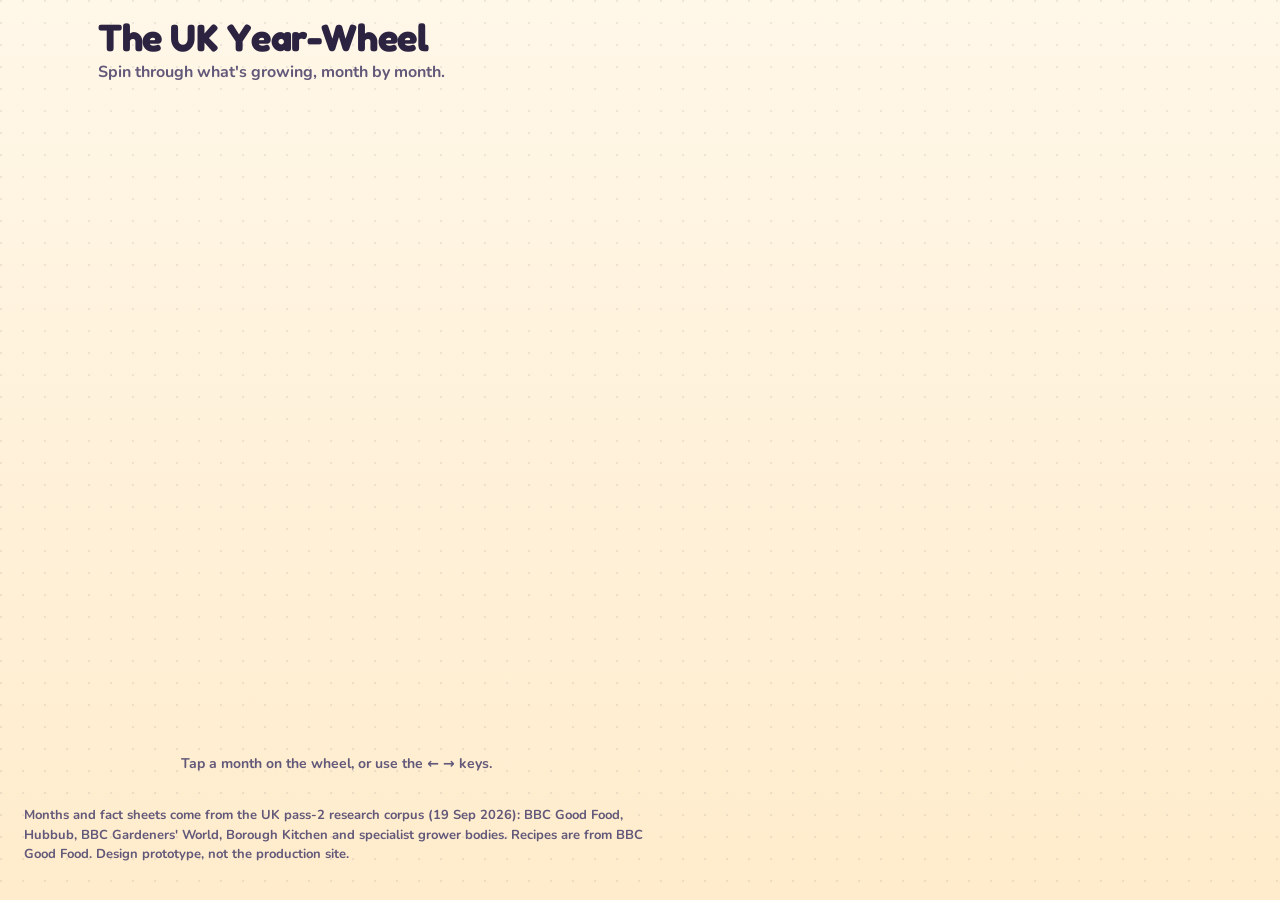
==== prototype/index.html @ 618f0555 "Add the Sticker Garden year-wheel design prototype. Co-authored-by: Yanqing Cheng <yanqingcheng@user" ====
<!doctype html>
<html lang="en-GB">
<head>
  <meta charset="utf-8" />
  <meta name="viewport" content="width=device-width, initial-scale=1" />
  <title>The UK Year-Wheel · Seasonal produce</title>
  <meta name="description" content="Spin the UK year-wheel to see what's growing each month: produce, fact sheets and a recipe for every month." />
  <link rel="preconnect" href="https://fonts.googleapis.com" />
  <link rel="preconnect" href="https://fonts.gstatic.com" crossorigin />
  <link href="https://fonts.googleapis.com/css2?family=Fredoka:wght@500;600;700&family=Nunito:wght@500;700;800&display=swap" rel="stylesheet" />
  <link rel="stylesheet" href="styles.css" />
</head>
<body>
  <div id="sprite"></div>

  <header class="top">
    <div class="brand">
      <span class="brand-mark" id="brand-mark"></span>
      <div>
        <h1>The UK Year-Wheel</h1>
        <p>Spin through what's growing, month by month.</p>
      </div>
    </div>
    <button type="button" id="today-btn" class="chunky-btn" hidden>Back to <span></span></button>
  </header>

  <main class="stage">
    <section class="wheel-wrap" aria-label="Year-wheel">
      <svg id="wheel" viewBox="-520 -540 1040 1060" role="group" aria-label="UK produce year-wheel. Pick a month."></svg>
      <nav class="month-rail" id="month-rail" aria-label="Months"></nav>
      <p class="hint">Tap a month on the wheel, or use the ← → keys.</p>
    </section>
    <section class="panel" id="panel" aria-live="polite"></section>
  </main>

  <footer class="foot">
    <p>
      Months and fact sheets come from the UK pass-2 research corpus (19 Sep 2026): BBC Good Food, Hubbub,
      BBC Gardeners' World, Borough Kitchen and specialist grower bodies. Recipes are from BBC Good Food.
      Design prototype, not the production site.
    </p>
  </footer>

  <dialog id="sheet" aria-labelledby="sheet-title"></dialog>

  <script src="data.js"></script>
  <script src="art.js"></script>
  <script src="app.js"></script>
</body>
</html>
---- prototype/styles.css ----
:root {
  --paper: #fff7e8;
  --paper-2: #ffeccc;
  --card: #fffdf7;
  --ink: #2b2340;
  --ink-soft: #625879;
  --tomato: #ff5a4e;
  --sun: #ffc93c;
  --leaf: #3bb273;
  --plum: #8e4dd6;
  --sky: #4f6df5;
  --radius: 22px;
  --lift: 0 5px 0 var(--ink);
  --spring: cubic-bezier(0.34, 1.56, 0.64, 1);
  --glide: cubic-bezier(0.22, 1, 0.36, 1);
  --display: "Fredoka", "Baloo 2", ui-rounded, system-ui, sans-serif;
  --body: "Nunito", ui-rounded, system-ui, sans-serif;
  --tint: #ffe07a;
}

* { box-sizing: border-box; }
html { -webkit-text-size-adjust: 100%; }
body {
  margin: 0;
  color: var(--ink);
  font: 500 16px/1.5 var(--body);
  background:
    radial-gradient(circle at 1px 1px, rgba(43, 35, 64, 0.08) 1.4px, transparent 1.6px) 0 0 / 22px 22px,
    linear-gradient(180deg, var(--paper), var(--paper-2));
  background-attachment: fixed;
  min-height: 100vh;
}
button { font: inherit; color: inherit; }
h1, h2, h3 { font-family: var(--display); font-weight: 700; line-height: 1.05; margin: 0; }

/* ---------- stickers ---------- */
.sticker { display: block; width: 100%; height: 100%; overflow: visible; }
.sticker-shadow { color: rgba(43, 35, 64, 0.2); transform: translate(0, 5px); }
.sticker-cut { color: #fff; }
.face .eyes { transform-box: fill-box; transform-origin: center; animation: blink 6s infinite; animation-delay: var(--blink-delay, 0s); }
@keyframes blink { 0%, 94%, 100% { transform: scaleY(1); } 97% { transform: scaleY(0.1); } }

/* ---------- header ---------- */
.top {
  display: flex; align-items: center; justify-content: space-between; gap: 16px;
  max-width: 1320px; margin: 0 auto; padding: 18px 24px 4px;
}
.brand { display: flex; align-items: center; gap: 14px; }
.brand-mark { width: 60px; height: 60px; display: block; animation: bob 3.2s ease-in-out infinite; }
.brand h1 { font-size: clamp(26px, 3.2vw, 38px); letter-spacing: -0.01em; }
.brand p { margin: 2px 0 0; color: var(--ink-soft); font-weight: 700; }

.chunky-btn {
  display: inline-flex; align-items: center; gap: 8px;
  padding: 10px 18px; border: 3px solid var(--ink); border-radius: 999px;
  background: var(--sun); box-shadow: 0 4px 0 var(--ink);
  font: 700 16px/1 var(--display); color: var(--ink); text-decoration: none; cursor: pointer;
  transition: transform 0.15s var(--spring), box-shadow 0.15s;
}
.chunky-btn:hover { transform: translateY(-2px); box-shadow: 0 6px 0 var(--ink); }
.chunky-btn:active { transform: translateY(3px); box-shadow: 0 1px 0 var(--ink); }
.chunky-btn.small { padding: 8px 14px; font-size: 15px; }
.chunky-btn[hidden] { display: none; }

/* ---------- layout ---------- */
.stage {
  display: grid; grid-template-columns: minmax(0, 1.08fr) minmax(0, 1fr); gap: 28px;
  max-width: 1320px; margin: 0 auto; padding: 8px 24px 24px; align-items: start;
}
.wheel-wrap { position: sticky; top: 12px; display: flex; flex-direction: column; align-items: center; gap: 10px; }
#wheel { width: min(100%, calc(100vh - 170px)); min-width: 280px; height: auto; overflow: visible; touch-action: manipulation; user-select: none; }
.hint { margin: 0; color: var(--ink-soft); font-size: 14px; font-weight: 700; }

@media (max-width: 900px) {
  .stage { grid-template-columns: 1fr; gap: 12px; padding: 4px 12px 24px; }
  .wheel-wrap { position: static; }
  #wheel { width: min(100%, 560px); }
  .top { padding: 14px 14px 0; }
  .brand-mark { width: 46px; height: 46px; }
  .brand p { font-size: 14px; }
  .hint { display: none; }
}

/* ---------- wheel ---------- */
.plate-rim { fill: #fffdf6; stroke: var(--ink); stroke-width: 5; filter: drop-shadow(0 10px 0 rgba(43, 35, 64, 0.14)); }
.plate-inner { fill: #fff3dd; stroke: var(--ink); stroke-width: 4; }
.spin {
  transform-box: view-box; transform-origin: 0 0;
  transform: rotate(calc(var(--rot, 0) * 1deg));
  transition: transform 0.85s var(--spring);
}
.upright {
  transform-box: fill-box; transform-origin: center;
  transform: rotate(calc(var(--rot, 0) * -1deg));
  transition: transform 0.85s var(--spring);
}
#wheel.intro .spin, #wheel.intro .upright { transition-duration: 1.6s; transition-timing-function: cubic-bezier(0.2, 1.25, 0.4, 1); }
#wheel.no-anim .spin, #wheel.no-anim .upright { transition: none; }
.bbox { fill: none; stroke: none; }

.seg { cursor: pointer; outline: none; transition: transform 0.5s var(--spring); }
.seg-bg { fill: var(--tint); stroke: #fff3dd; stroke-width: 3; transition: filter 0.3s, stroke 0.3s; }
.seg:hover .seg-bg { filter: brightness(1.04) saturate(1.15); }
.seg.is-selected { transform: translate(var(--lx), var(--ly)); }
.seg.is-selected .seg-bg { stroke: var(--ink); stroke-width: 5; filter: saturate(1.35) drop-shadow(0 8px 0 rgba(43, 35, 64, 0.22)); }
.seg:focus-visible .seg-bg { stroke: var(--sky); stroke-width: 7; }
.today-halo { fill: none; stroke: var(--tomato); stroke-width: 5; stroke-dasharray: 14 12; stroke-linecap: round; animation: march 1.4s linear infinite; pointer-events: none; }
@keyframes march { to { stroke-dashoffset: -52; } }

.seg-label { font: 700 30px var(--display); fill: var(--ink); text-anchor: middle; dominant-baseline: middle; letter-spacing: 0.04em; pointer-events: none; }
.seg.is-selected .seg-label { font-size: 34px; }
.today-pill { fill: var(--sun); stroke: var(--ink); stroke-width: 4; }
.sun { transform-box: fill-box; transform-origin: center; animation: spin-slow 12s linear infinite; }
.sun-rays { fill: none; stroke: var(--sun); stroke-width: 12; stroke-dasharray: 6 9; }
@keyframes spin-slow { to { transform: rotate(360deg); } }

.pop { transform-box: fill-box; transform-origin: center; }
.bob, .jig { transform-box: fill-box; transform-origin: center; }
.jig { transition: transform 0.25s var(--spring); }
.jig:hover { transform: scale(1.18) rotate(-6deg); }
.seg.is-selected .bob { animation: bob 2.8s ease-in-out infinite; animation-delay: var(--d); }
#wheel.intro .pop { animation: pop-in 0.7s var(--spring) both; animation-delay: calc(0.35s + var(--m) * 55ms + var(--i) * 40ms); }
@keyframes pop-in { from { transform: scale(0) rotate(-25deg); opacity: 0; } to { transform: none; opacity: 1; } }
@keyframes bob { 0%, 100% { transform: translateY(0) rotate(0); } 50% { transform: translateY(-7px) rotate(3deg); } }

.hub-ring { fill: #fffdf6; stroke: var(--ink); stroke-width: 5; }
.hub text { text-anchor: middle; dominant-baseline: middle; pointer-events: none; }
.hub-pop { transform-box: fill-box; transform-origin: center; animation: hub-pop 0.5s var(--spring); }
@keyframes hub-pop { from { transform: scale(0.6); opacity: 0; } to { transform: none; opacity: 1; } }
.hub-season { font: 700 20px var(--display); fill: var(--ink-soft); letter-spacing: 0.2em; }
.hub-month { font: 700 50px var(--display); fill: var(--ink); }
.hub-count { font: 800 22px var(--body); fill: var(--tomato); }
.hub-today { font: 700 18px var(--display); fill: var(--leaf); letter-spacing: 0.06em; }

.pointer path { fill: var(--tomato); stroke: var(--ink); stroke-width: 5; }
.pointer-dot { fill: #fff; }
.pointer { animation: nudge 1.6s ease-in-out infinite; }
@keyframes nudge { 0%, 100% { transform: translateY(0); } 50% { transform: translateY(6px); } }

.burst-dot { transform-box: fill-box; transform-origin: center; animation: burst 0.8s var(--glide) forwards; stroke: var(--ink); stroke-width: 2.5; }
@keyframes burst { from { transform: translate(0, 0) scale(0.4); opacity: 1; } 60% { opacity: 1; } to { transform: translate(var(--dx), var(--dy)) scale(0) rotate(160deg); opacity: 0; } }

/* ---------- month rail ---------- */
.month-rail { display: grid; grid-template-columns: repeat(12, 1fr); gap: 6px; width: min(100%, 640px); }
.month-rail button {
  position: relative; padding: 8px 0; border: 2.5px solid var(--ink); border-radius: 12px;
  background: color-mix(in srgb, var(--tint) 55%, white); cursor: pointer;
  font: 700 14px/1 var(--display); box-shadow: 0 3px 0 var(--ink);
  transition: transform 0.15s var(--spring), box-shadow 0.15s, background 0.2s;
}
.month-rail button:hover { transform: translateY(-2px); }
.month-rail button[aria-pressed="true"] { background: var(--tint); transform: translateY(2px); box-shadow: 0 1px 0 var(--ink); }
.month-rail i { position: absolute; top: -6px; right: -4px; width: 12px; height: 12px; border-radius: 50%; background: var(--tomato); border: 2px solid var(--ink); }
@media (max-width: 560px) {
  .month-rail { grid-template-columns: repeat(6, 1fr); }
}

/* ---------- panel ---------- */
.panel { min-width: 0; }
.month-card {
  background: var(--card); border: 3px solid var(--ink); border-radius: 28px; box-shadow: 0 7px 0 var(--ink);
  overflow: hidden;
}
.month-card.enter .month-head, .month-card.enter .recipe { animation: rise 0.45s var(--glide) both; }
.month-card.enter .recipe { animation-delay: 60ms; }
@keyframes rise { from { transform: translateY(14px); opacity: 0; } to { transform: none; opacity: 1; } }
.month-head { padding: 22px 24px 18px; background: linear-gradient(160deg, var(--tint), color-mix(in srgb, var(--tint) 40%, white)); border-bottom: 3px solid var(--ink); }
.eyebrow { margin: 0 0 6px; font: 700 13px/1.2 var(--display); letter-spacing: 0.12em; text-transform: uppercase; color: var(--ink-soft); display: flex; align-items: center; gap: 10px; flex-wrap: wrap; }
.now-tag { background: var(--tomato); color: #fff; padding: 3px 10px; border-radius: 999px; border: 2px solid var(--ink); letter-spacing: 0.06em; }
.month-head h2 { font-size: clamp(44px, 6vw, 68px); letter-spacing: -0.02em; }
.blurb { margin: 10px 0 14px; font-size: 17px; max-width: 58ch; }
.blurb strong { font-family: var(--display); font-size: 1.15em; }

.mix { margin: 0 0 12px; }
.mix-bar { display: flex; height: 14px; border: 2.5px solid var(--ink); border-radius: 999px; overflow: hidden; background: #fff; }
.mix-bar span + span { border-left: 2px solid var(--ink); }
.mix-key { display: flex; flex-wrap: wrap; gap: 4px 14px; list-style: none; margin: 6px 0 0; padding: 0; font-size: 13px; font-weight: 800; color: var(--ink-soft); }
.mix-key i { display: inline-block; width: 10px; height: 10px; border-radius: 50%; margin-right: 5px; border: 1.5px solid var(--ink); vertical-align: -1px; }

.flow { display: flex; flex-wrap: wrap; align-items: center; gap: 6px; margin-top: 8px; }
.flow-label { font: 700 13px var(--display); padding: 4px 10px; border-radius: 999px; border: 2px solid var(--ink); }
.flow-label.new { background: #c9f0b0; }
.flow-label.bye { background: #ffd0c7; }

.chip {
  display: inline-flex; align-items: center; gap: 4px; padding: 2px 10px 2px 2px;
  background: #fff; border: 2px solid var(--ink); border-radius: 999px; cursor: pointer;
  font-weight: 800; font-size: 14px; line-height: 1.2; vertical-align: middle;
  transition: transform 0.18s var(--spring), background 0.2s;
}
.chip .sticker { width: 28px; height: 28px; }
.chip em { font-style: normal; font-weight: 700; color: var(--ink-soft); }
.chip:hover { transform: translateY(-2px) rotate(-2deg); background: #fff8d6; }

/* recipe */
.recipe { display: grid; grid-template-columns: 150px 1fr; gap: 18px; align-items: center; padding: 20px 24px; border-bottom: 3px dashed color-mix(in srgb, var(--ink) 25%, transparent); }
.recipe h3 { font-size: 26px; margin-bottom: 8px; }
.recipe-uses { margin: 0 0 12px; font-weight: 700; display: flex; flex-wrap: wrap; gap: 6px; align-items: center; }
.plate {
  position: relative; width: 150px; height: 150px; border-radius: 50%;
  background: #fff; border: 3px solid var(--ink); box-shadow: 0 6px 0 var(--ink), inset 0 0 0 10px #f4f7ff;
}
.plate-inner-ring { position: absolute; inset: 20px; border-radius: 50%; border: 2px dashed #c9d3f5; }
.plate-item { position: absolute; width: 84px; height: 84px; left: 33px; top: 30px; animation: bob 3s ease-in-out infinite; }
.plate-item.p2-0 { left: 14px; top: 24px; width: 76px; height: 76px; }
.plate-item.p2-1 { left: 60px; top: 50px; width: 76px; height: 76px; animation-delay: -1.4s; }
.recipe:hover .plate { animation: wiggle 0.6s var(--spring); }
@keyframes wiggle { 30% { transform: rotate(-6deg); } 60% { transform: rotate(4deg); } }
@media (max-width: 520px) {
  .recipe { grid-template-columns: 1fr; justify-items: center; text-align: center; }
  .recipe-uses { justify-content: center; }
  .month-head, .recipe, .shelf, .edge { padding-left: 14px; padding-right: 14px; }
  .tiles { grid-template-columns: repeat(auto-fill, minmax(90px, 1fr)); gap: 8px; }
  .tile-art { width: 58px; height: 58px; }
}

/* shelves */
.shelf { padding: 18px 24px 6px; }
.shelf h3, .edge summary { font-size: 22px; display: flex; align-items: center; gap: 10px; }
.shelf small, .edge summary small { font: 800 14px var(--body); background: var(--ink); color: #fff; border-radius: 999px; padding: 2px 9px; }
.state-dot { width: 16px; height: 16px; border-radius: 50%; border: 2.5px solid var(--ink); display: inline-block; flex: none; }
.state-dot.P { background: var(--tomato); }
.state-dot.I { background: var(--sun); }
.state-dot.T { background: repeating-linear-gradient(45deg, #fff 0 3px, #b9b0c9 3px 6px); }
.state-dot.O { background: #eee6d8; }

.tiles { list-style: none; margin: 12px 0 0; padding: 0; display: grid; grid-template-columns: repeat(auto-fill, minmax(104px, 1fr)); gap: 10px; }
.tiles li { animation: tile-in 0.45s var(--spring) both; animation-delay: calc(var(--i) * 22ms); }
@keyframes tile-in { from { transform: scale(0.6) translateY(10px); opacity: 0; } to { transform: none; opacity: 1; } }
.tile {
  position: relative; width: 100%; display: flex; flex-direction: column; align-items: center; gap: 2px;
  padding: 10px 6px 10px; background: #fff; border: 2.5px solid var(--ink); border-radius: 18px;
  box-shadow: 0 4px 0 var(--ink); cursor: pointer;
  transition: transform 0.2s var(--spring), box-shadow 0.2s, background 0.2s;
}
.tile:hover { transform: translateY(-4px) rotate(-1.5deg); box-shadow: 0 8px 0 var(--ink); background: color-mix(in srgb, var(--tint) 35%, white); }
.tile:hover .tile-art { animation: squish 0.5s var(--spring); }
.tile:active { transform: translateY(2px); box-shadow: 0 2px 0 var(--ink); }
.tile:focus-visible, .chip:focus-visible, .month-rail button:focus-visible, .chunky-btn:focus-visible, .link-btn:focus-visible { outline: 4px solid var(--sky); outline-offset: 3px; }
.tile-art { width: 68px; height: 68px; display: block; }
.tile-name { font: 700 14px/1.15 var(--display); text-align: center; }
.tile-badge { position: absolute; top: -9px; right: -6px; background: var(--plum); color: #fff; font: 700 11px var(--display); letter-spacing: 0.05em; padding: 3px 7px; border-radius: 999px; border: 2px solid var(--ink); transform: rotate(8deg); }
@keyframes squish { 30% { transform: scale(1.2, 0.85); } 60% { transform: scale(0.92, 1.1); } }

.edge { padding: 16px 24px 22px; }
.edge summary { cursor: pointer; list-style: none; flex-wrap: wrap; }
.edge summary::-webkit-details-marker { display: none; }
.edge summary::after { content: "+"; font: 700 22px var(--display); margin-left: auto; transition: transform 0.25s var(--spring); }
.edge[open] summary::after { transform: rotate(45deg); }
.edge-why { flex-basis: 100%; font: 700 13px var(--body); color: var(--ink-soft); margin-left: 26px; }
.edge-chips { display: flex; flex-wrap: wrap; gap: 6px; margin-top: 12px; }

/* ---------- fact sheet ---------- */
#sheet {
  width: min(640px, calc(100vw - 24px)); max-height: calc(100vh - 32px); padding: 0;
  border: 3px solid var(--ink); border-radius: 30px; box-shadow: 0 10px 0 var(--ink);
  background: var(--card); color: var(--ink); overflow: auto;
}
#sheet[open] { animation: sheet-in 0.45s var(--spring); }
#sheet::backdrop { background: rgba(43, 35, 64, 0.45); backdrop-filter: blur(3px); }
@keyframes sheet-in { from { transform: scale(0.85) translateY(30px); opacity: 0; } to { transform: none; opacity: 1; } }
.sheet-inner { position: relative; padding: 22px 24px 24px; background: linear-gradient(180deg, color-mix(in srgb, var(--cat) 18%, white), var(--card) 240px); }
.sheet-close {
  position: absolute; top: 14px; right: 14px; width: 42px; height: 42px; border-radius: 50%;
  border: 3px solid var(--ink); background: #fff; font: 700 24px/1 var(--display); cursor: pointer; box-shadow: 0 3px 0 var(--ink);
}
.sheet-close:hover { background: var(--sun); }
.sheet-top { display: grid; grid-template-columns: 220px 1fr; gap: 18px; align-items: center; }
.season-ring { width: 220px; height: 220px; overflow: visible; }
.ring-cell { stroke: var(--ink); stroke-width: 2.5; }
.ring-cell.is-sel { stroke-width: 5; }
.ring-label { font: 700 15px var(--display); text-anchor: middle; fill: var(--ink-soft); }
.ring-label.is-sel { fill: var(--ink); font-size: 19px; }
.ring-center .sticker { animation: bob 3s ease-in-out infinite; }
#sheet[open] .ring-center { transform-box: fill-box; transform-origin: center; animation: pop-in 0.6s var(--spring) 0.1s both; }
.sheet-title h2 { font-size: clamp(32px, 5vw, 46px); margin: 2px 0 8px; padding-right: 36px; }
.cat-pill { background: var(--cat); color: #fff; padding: 4px 12px; border-radius: 999px; border: 2px solid var(--ink); letter-spacing: 0.08em; }
.sheet-now { display: flex; align-items: center; gap: 8px; margin: 0 0 10px; font-weight: 800; }
.ring-key { display: flex; flex-wrap: wrap; gap: 4px 12px; list-style: none; padding: 0; margin: 0; font-size: 13px; font-weight: 800; color: var(--ink-soft); }
.ring-key i { display: inline-block; width: 12px; height: 12px; border-radius: 3px; border: 2px solid var(--ink); margin-right: 5px; vertical-align: -2px; }
.k-P { background: var(--cat); }
.k-I { background: color-mix(in srgb, var(--cat) 45%, white); }
.k-T { background: repeating-linear-gradient(45deg, #fffaf0 0 3px, color-mix(in srgb, var(--cat) 55%, white) 3px 6px); }
.k-O { background: #f1ece2; }

.facts { display: grid; grid-template-columns: repeat(3, 1fr); gap: 10px; margin: 18px 0 0; }
.facts > div { background: #fff; border: 2.5px solid var(--ink); border-radius: 16px; padding: 10px 14px; }
.facts .wide { grid-column: 1 / -1; }
.facts dt { font: 700 12px var(--display); letter-spacing: 0.12em; text-transform: uppercase; color: var(--ink-soft); margin-bottom: 4px; }
.facts dd { margin: 0; font-weight: 700; }
.notes-chips, .sources { display: flex; flex-wrap: wrap; gap: 6px; }
.notes-chips span, .sources span { background: color-mix(in srgb, var(--cat) 14%, white); border: 2px solid color-mix(in srgb, var(--ink) 30%, transparent); border-radius: 10px; padding: 2px 8px; font-size: 14px; }
.sources span { font-family: ui-monospace, SFMono-Regular, Menlo, monospace; font-size: 12.5px; font-weight: 600; }
.link-btn { background: none; border: none; padding: 0; font-weight: 800; color: var(--plum); text-decoration: underline wavy; text-underline-offset: 4px; cursor: pointer; text-align: left; }
.sheet-foot { margin: 14px 2px 0; color: var(--ink-soft); font-weight: 700; font-size: 14px; }
@media (max-width: 560px) {
  .sheet-top { grid-template-columns: 1fr; justify-items: center; text-align: center; }
  .sheet-now, .ring-key, .sheet-title .eyebrow { justify-content: center; }
  .sheet-title h2 { padding-right: 0; }
  .facts { grid-template-columns: 1fr 1fr; }
}

/* ---------- footer ---------- */
.foot { max-width: 1320px; margin: 0 auto; padding: 8px 24px 40px; color: var(--ink-soft); font-size: 13px; font-weight: 700; }
.foot p { max-width: 80ch; margin: 0; }

/* ---------- reduced motion ---------- */
@media (prefers-reduced-motion: reduce) {
  *, *::before, *::after { animation: none !important; transition-duration: 0.01ms !important; }
}
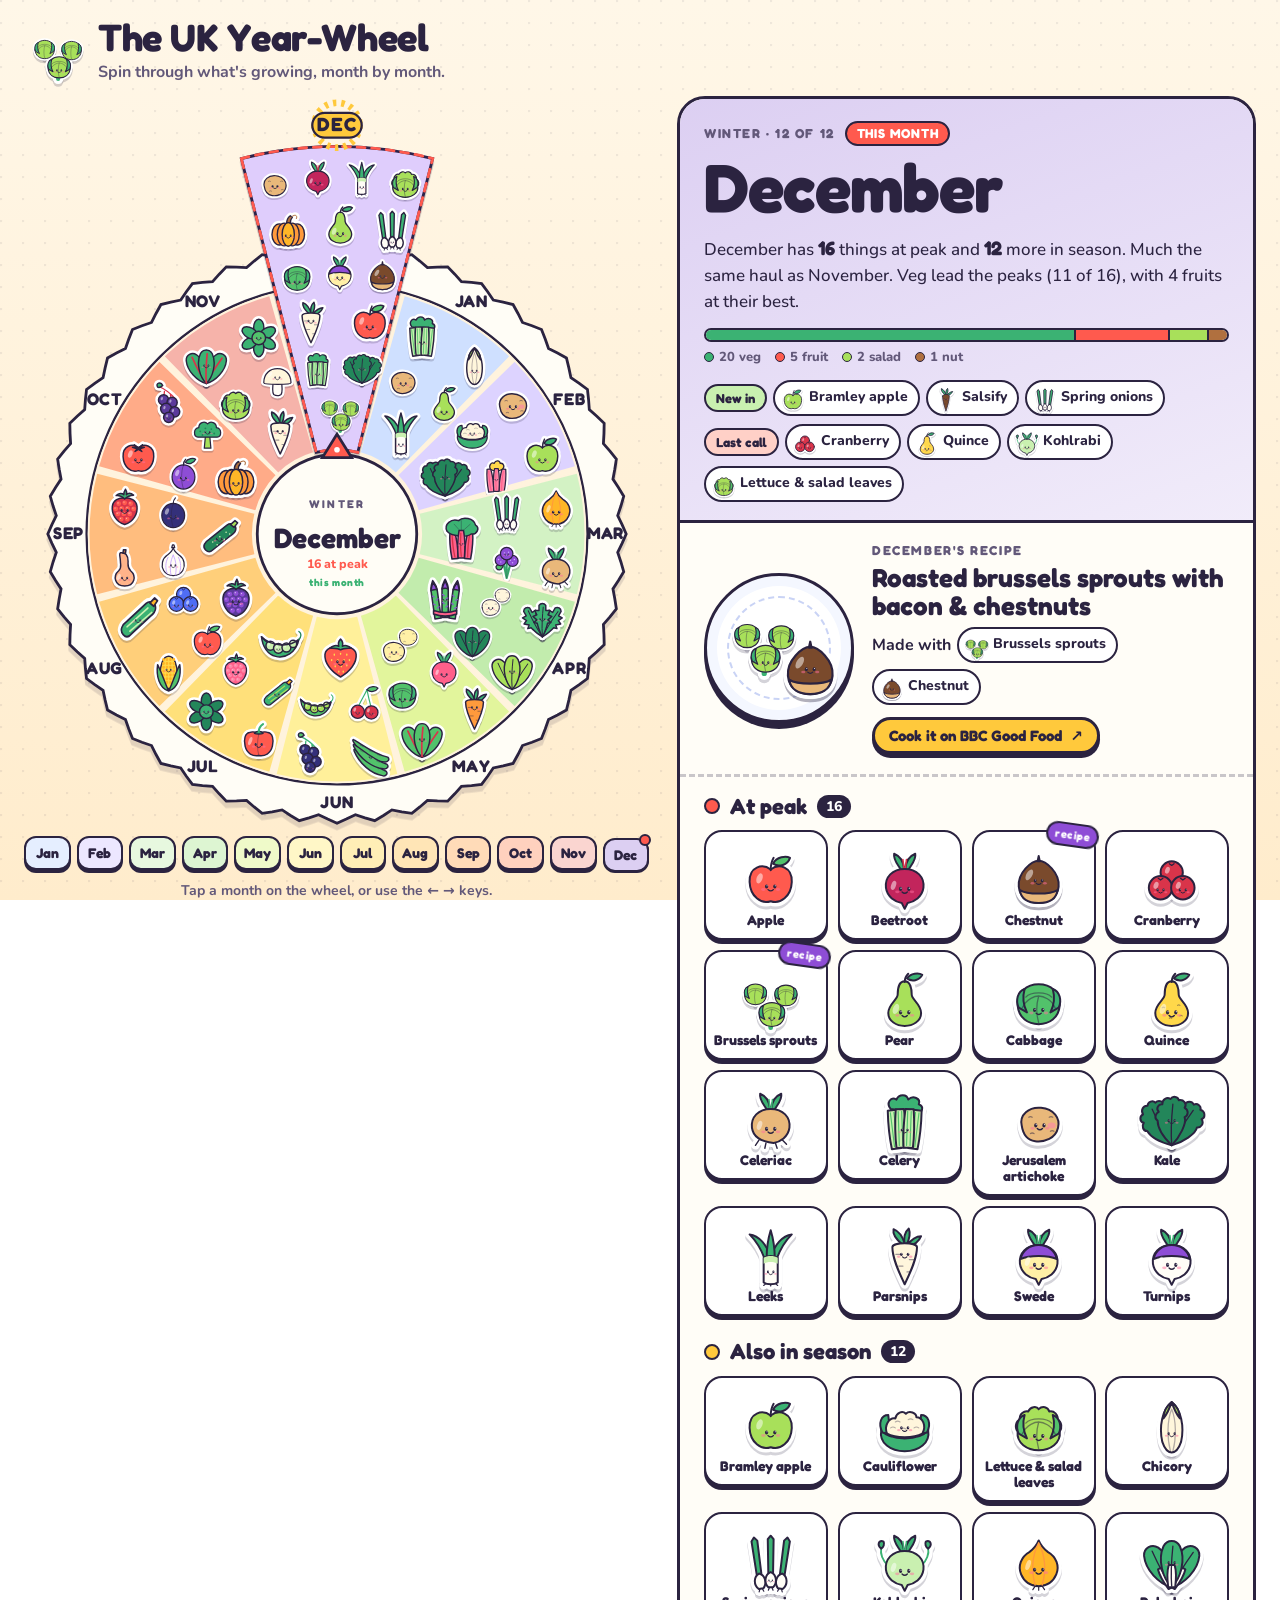
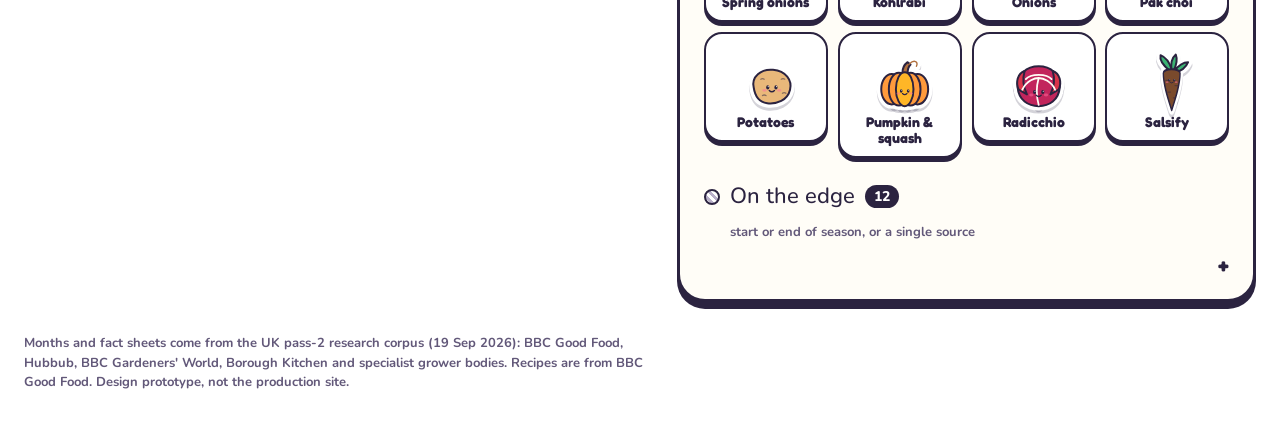
==== commit ad8daa6e: "Enlarge the selected wedge by radius, not angle: equal 30° wedges, active grows outward to 690. Co-a" ====
--- a/prototype/index.html
+++ b/prototype/index.html
@@ -26,7 +26,7 @@
 
   <main class="stage">
     <section class="wheel-wrap" aria-label="Year-wheel">
-      <svg id="wheel" viewBox="-520 -540 1040 1060" role="group" aria-label="UK produce year-wheel. Pick a month."></svg>
+      <svg id="wheel" viewBox="-520 -780 1040 1300" role="group" aria-label="UK produce year-wheel. Pick a month."></svg>
       <nav class="month-rail" id="month-rail" aria-label="Months"></nav>
       <p class="hint">Tap a month on the wheel, or use the ← → keys.</p>
     </section>
--- a/prototype/styles.css
+++ b/prototype/styles.css
@@ -68,7 +68,8 @@
   max-width: 1320px; margin: 0 auto; padding: 8px 24px 24px; align-items: start;
 }
 .wheel-wrap { position: sticky; top: 12px; display: flex; flex-direction: column; align-items: center; gap: 10px; }
-#wheel { width: min(100%, calc(100vh - 170px)); min-width: 280px; height: auto; overflow: visible; touch-action: manipulation; user-select: none; }
+/* 0.8 = viewBox width / height; the extra height is headroom for the selected wedge growing outward. */
+#wheel { width: min(100%, calc((100vh - 170px) * 0.8)); min-width: 280px; height: auto; overflow: visible; touch-action: manipulation; user-select: none; }
 .hint { margin: 0; color: var(--ink-soft); font-size: 14px; font-weight: 700; }
 
 @media (max-width: 900px) {
@@ -84,24 +85,9 @@
 /* ---------- wheel ---------- */
 .plate-rim { fill: #fffdf6; stroke: var(--ink); stroke-width: 5; filter: drop-shadow(0 10px 0 rgba(43, 35, 64, 0.14)); }
 .plate-inner { fill: #fff3dd; stroke: var(--ink); stroke-width: 4; }
-.spin {
-  transform-box: view-box; transform-origin: 0 0;
-  transform: rotate(calc(var(--rot, 0) * 1deg));
-  transition: transform 0.85s var(--spring);
-}
-.upright {
-  transform-box: fill-box; transform-origin: center;
-  transform: rotate(calc(var(--rot, 0) * -1deg));
-  transition: transform 0.85s var(--spring);
-}
-#wheel.intro .spin, #wheel.intro .upright { transition-duration: 1.6s; transition-timing-function: cubic-bezier(0.2, 1.25, 0.4, 1); }
-#wheel.no-anim .spin, #wheel.no-anim .upright { transition: none; }
-.bbox { fill: none; stroke: none; }
-
-.seg { cursor: pointer; outline: none; transition: transform 0.5s var(--spring); }
+.seg { cursor: pointer; outline: none; }
 .seg-bg { fill: var(--tint); stroke: #fff3dd; stroke-width: 3; transition: filter 0.3s, stroke 0.3s; }
 .seg:hover .seg-bg { filter: brightness(1.04) saturate(1.15); }
-.seg.is-selected { transform: translate(var(--lx), var(--ly)); }
 .seg.is-selected .seg-bg { stroke: var(--ink); stroke-width: 5; filter: saturate(1.35) drop-shadow(0 8px 0 rgba(43, 35, 64, 0.22)); }
 .seg:focus-visible .seg-bg { stroke: var(--sky); stroke-width: 7; }
 .today-halo { fill: none; stroke: var(--tomato); stroke-width: 5; stroke-dasharray: 14 12; stroke-linecap: round; animation: march 1.4s linear infinite; pointer-events: none; }
